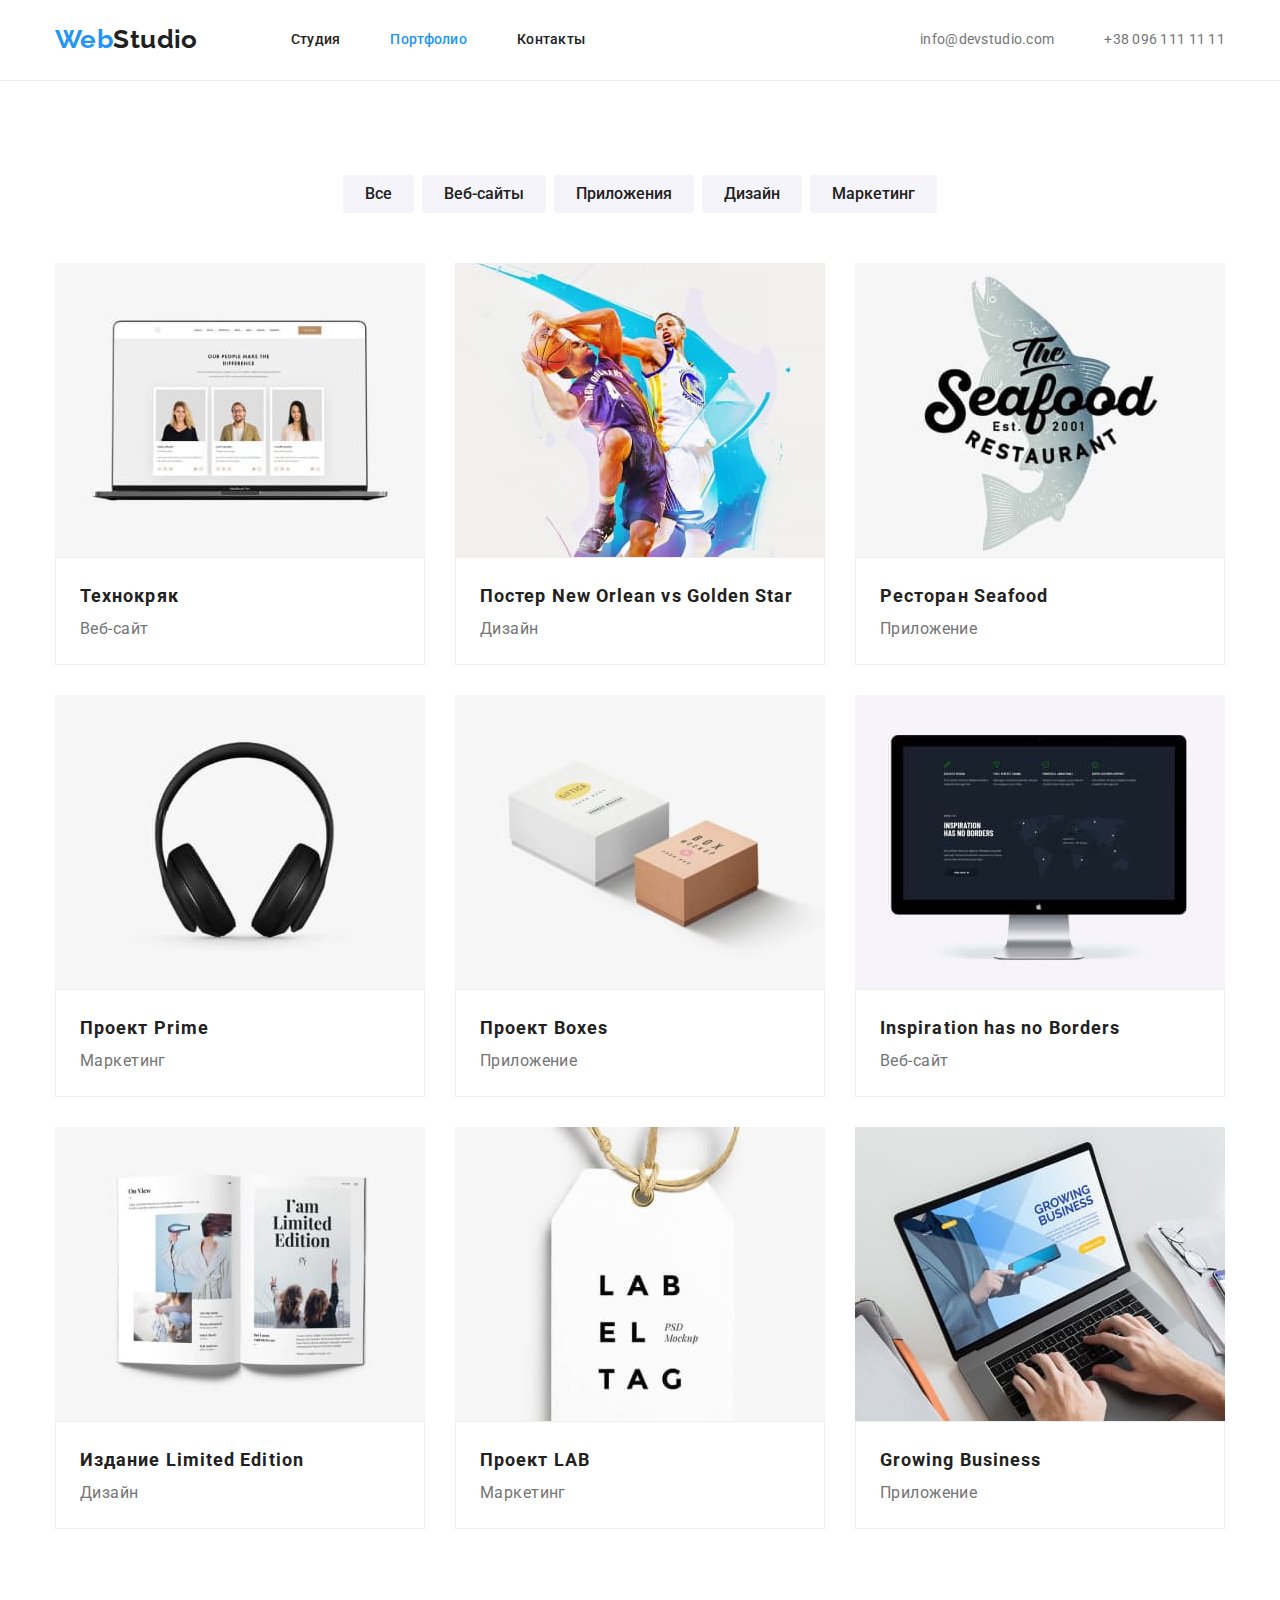
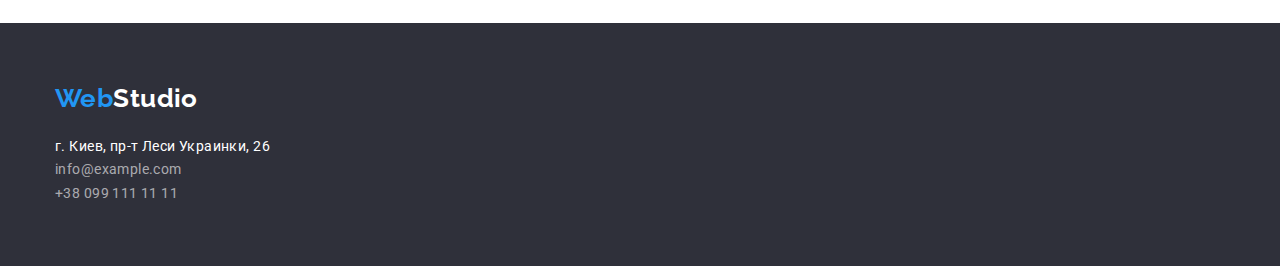
==== portfolio.html @ 02462c45 "transfer dz3" ====
<!DOCTYPE html>
<html lang="ru">
  <head>
    <meta charset="UTF-8" />
    <meta http-equiv="X-UA-Compatible" content="IE=edge" />
    <meta name="viewport" content="width=device-width, initial-scale=1.0" />

    <link rel="preconnect" href="https://fonts.googleapis.com" />
    <link rel="preconnect" href="https://fonts.gstatic.com" crossorigin />
    <link
      href="https://fonts.googleapis.com/css2?family=Raleway:wght@700&family=Roboto:wght@400;500;700;900&display=swap"
      rel="stylesheet"
    />
    <link
      rel="stylesheet"
      href="https://cdnjs.cloudflare.com/ajax/libs/modern-normalize/1.1.0/modern-normalize.min.css"
    />
    <link rel="stylesheet" href="./css/styles.css" />
    <title>Portfolio</title>
  </head>
  <body>
    <!--шапка навигация-->
    <header class="top-nav">
      <div class="container top-line">
        <nav class="top-line">
          <a class="company-logo" href="index.html">Web<span class="logo-black">Studio</span> </a>
          <ul class="site-nav">
            <li class="item">
              <a class="nav-link" href="./index.html">Студия</a>
            </li>
            <li class="item">
              <a class="nav-link current" href="./portfolio.html">Портфолио</a>
            </li>
            <li class="item">
              <a class="nav-link" href="">Контакты</a>
            </li>
          </ul>
        </nav>
        <ul class="nav-contacts">
          <li class="item">
            <a class="nav-contact" href="mailto:info@devstudio.com">info@devstudio.com</a>
          </li>
          <li class="item">
            <a class="nav-contact" href="tel:+380961111111">+38 096 111 11 11</a>
          </li>
        </ul>
      </div>
    </header>
    <!-- страница портфолио -->
    <main>
      <section class="section">
        <div class="container">
          <!-- h1 - скрытый заголовок -->
          <h1 class="visually-hidden">Портфолио студии</h1>

          <!-- фильтры -->
          <ul class="filter">
            <li class="item">
              <button class="filters-button" type="button">Все</button>
            </li>
            <li class="item">
              <button class="filters-button" type="button">Веб-сайты</button>
            </li>
            <li class="item">
              <button class="filters-button" type="button">Приложения</button>
            </li>
            <li class="item">
              <button class="filters-button" type="button">Дизайн</button>
            </li>
            <li class="item">
              <button class="filters-button" type="button">Маркетинг</button>
            </li>
          </ul>

          <!-- портфолио -->
          <ul class="portfolio-cards">
            <li class="portfolio-card">
              <a class="portfolio-link" href="">
                <div class="portfolio-photo">
                  <img src="./images/portfolio1.jpg" alt="ноутбук" width="370" height="294" />
                </div>
                <div class="portfolio-text">
                  <h2 class="portfolio-title">Технокряк</h2>
                  <p class="portfolio-filter">Веб-сайт</p>
                </div>
              </a>
            </li>
            <li class="portfolio-card">
              <a class="portfolio-link" href="">
                <div class="portfolio-photo">
                  <img src="./images/portfolio2.jpg" alt="баскетболисты" width="370" height="294" />
                </div>
                <div class="portfolio-text">
                  <h2 class="portfolio-title">Постер New Orlean vs Golden Star</h2>
                  <p class="portfolio-filter">Дизайн</p>
                </div>
              </a>
            </li>
            <li class="portfolio-card">
              <a class="portfolio-link" href="">
                <div class="portfolio-photo">
                  <img src="./images/portfolio3.jpg" alt="рыба" width="370" height="294" />
                </div>
                <div class="portfolio-text">
                  <h2 class="portfolio-title">Ресторан Seafood</h2>
                  <p class="portfolio-filter">Приложение</p>
                </div>
              </a>
            </li>
            <li class="portfolio-card">
              <a class="portfolio-link" href="">
                <div class="portfolio-photo">
                  <img src="./images/portfolio4.jpg" alt="наушники" width="370" height="294" />
                </div>
                <div class="portfolio-text">
                  <h2 class="portfolio-title">Проект Prime</h2>
                  <p class="portfolio-filter">Маркетинг</p>
                </div>
              </a>
            </li>
            <li class="portfolio-card">
              <a class="portfolio-link" href="">
                <div class="portfolio-photo">
                  <img src="./images/portfolio5.jpg" alt="коробки" width="370" height="294" />
                </div>
                <div class="portfolio-text">
                  <h2 class="portfolio-title">Проект Boxes</h2>
                  <p class="portfolio-filter">Приложение</p>
                </div>
              </a>
            </li>
            <li class="portfolio-card">
              <a class="portfolio-link" href="">
                <div class="portfolio-photo">
                  <img src="./images/portfolio6.jpg" alt="монитор пк" width="370" height="294" />
                </div>
                <div class="portfolio-text">
                  <h2 class="portfolio-title">Inspiration has no Borders</h2>
                  <p class="portfolio-filter">Веб-сайт</p>
                </div>
              </a>
            </li>
            <li class="portfolio-card">
              <a class="portfolio-link" href="">
                <div class="portfolio-photo">
                  <img src="./images/portfolio7.jpg" alt="книга" width="370" height="294" />
                </div>
                <div class="portfolio-text">
                  <h2 class="portfolio-title">Издание Limited Edition</h2>
                  <p class="portfolio-filter">Дизайн</p>
                </div>
              </a>
            </li>
            <li class="portfolio-card">
              <a class="portfolio-link" href="">
                <div class="portfolio-photo">
                  <img src="./images/portfolio8.jpg" alt="этикетка" width="370" height="294" />
                </div>
                <div class="portfolio-text">
                  <h2 class="portfolio-title">Проект LAB</h2>
                  <p class="portfolio-filter">Маркетинг</p>
                </div>
              </a>
            </li>
            <li class="portfolio-card">
              <a class="portfolio-link" href="">
                <div class="portfolio-photo">
                  <img
                    src="./images/portfolio9.jpg"
                    alt="ноутбук и руки"
                    width="370"
                    height="294"
                  />
                </div>
                <div class="portfolio-text">
                  <h2 class="portfolio-title">Growing Business</h2>
                  <p class="portfolio-filter">Приложение</p>
                </div>
              </a>
            </li>
          </ul>
        </div>
      </section>
    </main>
    <!--подвал-->
    <footer class="footer">
      <div class="container">
        <a class="logo-footer" href="index.html">Web<span class="logo-white">Studio</span></a>
        <address class="footer-address-section">
          <ul>
            <li class="footer-address footer-item">г. Киев, пр-т Леси Украинки, 26</li>
            <li>
              <a class="footer-contacts footer-item" href="mailto:info@example.com"
                >info@example.com</a
              >
            </li>
            <li>
              <a class="footer-contacts footer-item" href="tel:+380991111111">+38 099 111 11 11</a>
            </li>
          </ul>
        </address>
      </div>
    </footer>
  </body>
</html>
---- css/styles.css ----
:root {
    --primary-color: #757575;
    --secondary-color: #ffffff;
    --secondary-color-trnsp: #ffffff99;
    --accent-color: #2196f3;
    --title-color: #212121;
    --background-color-main: #ffffff;
    --background-color-dark: #2f303a;
    --background-color-light: #f5f4fa;
}

body {
    color: var(--primary-color);
    background-color: var(--background-color-main);

    font-family: Roboto, sans-serif;
    font-size: 14px;
    line-height: 1.71;
    letter-spacing: 0.03em;
}

h1,
h2,
h3,
p {
    margin:0;
}

ul {
    list-style:none;
    margin:0;
    padding:0;
}

img {
    display:block;
    max-width: 100%;
    height: auto;
}

a{
    text-decoration: none;
}

.container {
    margin-left: auto;
    margin-right: auto;
   width: 1200px;
   padding-left: 15px;
   padding-right: 15px;
}

.section{
    padding-top: 94px;
    padding-bottom: 94px;
  }


/*хедер навигация */
.top-nav {
    border-bottom: 1px solid #ECECEC;
}

.top-line{
    display: flex;
    align-items: center;

}

.site-nav,
.nav-contacts{
    display:flex;
   }

   .site-nav > .item:not(:last-child){
    margin-right: 50px;
}

.nav-link {
    display: block;
    padding-top:32px;
    padding-bottom: 32px;
    color: var(--title-color);
    text-decoration: none;

    font-weight: 500;
    line-height: 1.14;
    letter-spacing: 0.02em;
    
}
.nav-link:hover,
.nav-link:focus {
    color: var(--accent-color);
}
.nav-link.current{
    color: var(--accent-color);
}

.nav-contacts{
  margin-left: auto; 
}
.nav-contacts .item + .item{
    margin-left: 50px;
}

.company-logo {
    margin-right: 93px;
    color: var(--accent-color);
    text-decoration: none;

    font-family: Raleway, sans-serif;
    font-weight: 700;
    font-size: 26px;
    line-height: 1.2;
}
.logo-black {
    color: var(--title-color);
}
.nav-contact {
    color: var(--primary-color)
    
    font-weight: 500;
    line-height: 1.14;
    letter-spacing: 0.02em;
}

.nav-contact:hover,
.nav-contact:focus {
    color: var(--accent-color);
}


/* index блок заголовка */
.main-header {
   padding-top:200px;
   padding-bottom:200px;
   
    background-color: var(--background-color-dark);
    text-align: center;
}
.header-title {
    color: var(--secondary-color);

    font-weight: 900;
    font-size: 44px;
    line-height: 1.36;
   
    letter-spacing: 0.06em;
    text-transform: uppercase;
}

.header-button {
   margin-top:30px;
   padding: 10px 32px; 
   
   border:0px;
   border-radius: 4px;
    
    min-width: 200px;
    text-align: center;
    background-color: var(--accent-color);
    color: var(--secondary-color);
    cursor: pointer;

    font-weight: 700;
    font-size: 16px;
    line-height: 1.87;
    letter-spacing: 0.06em;
    box-shadow: 0px 4px 4px rgba(0, 0, 0, 0.15);
}

.header-button:hover,
.header-button:focus {
    background-color: #188ce8;
}


/* index особенности */

.visually-hidden{
    position: absolute;
    clip: rect(0 0 0 0);
    width: 1px;
    height: 1px;
    margin: -1px;
  }  

.features-header {
     margin-bottom:10px;
    color: var(--title-color);

    font-weight: 700;
    line-height: 1.14;
    text-transform: uppercase;
}

.features-list {
  display:flex;
}

.features:not(:last-child){
    margin-right: 30px;
}

.header-activities,
.header-team {
    color: var(--title-color);
    font-weight: 700;
    font-size: 36px;
    line-height: 1.16;
    text-align: center;
}

/* Activities */
.activities{
    padding-top:0px; 
}
.activities-photos{
    display:flex;
    justify-content: space-between;
    margin-top:50px;
}

/* index наша команда */

.team {
    background-color: var(--background-color-light);
}

.team-cards{
    display: flex;
    justify-content: space-between;
    margin-top: 50px;
} 

.team-card {
    background-color: var(--background-color-main);
border-radius: 0px 0px 4px 4px;
box-shadow: 0px 1px 3px rgba(0, 0, 0, 0.12), 0px 1px 1px rgba(0, 0, 0, 0.14), 0px 2px 1px rgba(0, 0, 0, 0.2);
}

.team-wrapper{
    padding-top: 30px;
    padding-bottom: 30px;
}
.team-name {
    color: var(--title-color);

    font-weight: 500;
    font-size: 16px;
    line-height: 1.19;
    text-align: center;
    margin-bottom:10px;
}

.team-profession {
    font-size: 16px;
    line-height: 1.19;
    text-align: center;
}
/* футер */

.footer {
    background-color: var(--background-color-dark);
    padding-top:60px;
    padding-bottom:60px;
}

.logo-footer {
    color: var(--accent-color);
    text-decoration: none;

    font-family: Raleway, sans-serif;
    font-weight: 700;
    font-size: 26px;
    line-height: 1.2;
}
.logo-white {
    color: var(--secondary-color);
}
.footer-address-section {
    font-style: normal;
    margin-top:20px;
}

.footer-address {
    color: var(--secondary-color);
   }
.footer-contacts {
    color: var(--secondary-color-trnsp);
    text-decoration: none;
    margin-top: 9px;
   }

.footer-contacts:hover,
.footer-contacts:focus {
    color: var(--accent-color);
}
/* портфолио фильтры */

.filter{
    display:flex;
    justify-content: center;
    margin-bottom: 50px;
}

.filter .item + .item {
    margin-left: 8px;
}
.filters-button {
    
    padding:6px 22px;
    color: var(--title-color);
    background-color: var(--background-color-light);
    cursor: pointer;
    border: 0px;
    border-radius: 4px;

    font-family: inherit;
    font-weight: 500;
    font-size: 16px;
    line-height: 1.62;
    text-align: center;
}
.filters-button:active,
.filters-button:hover,
.filters-button:focus {
    color: var(--secondary-color);
    background-color: var(--accent-color);
    box-shadow: 0px 3px 1px rgba(0, 0, 0, 0.1), 0px 1px 2px rgba(0, 0, 0, 0.08), 0px 2px 2px rgba(0, 0, 0, 0.12);
}

/* портфолио проекты */

.portfolio-cards{
    display:flex;
    flex-wrap: wrap;
   
    margin-left: -30px;
    margin-top: -30px;
}

.portfolio-card{
    margin-left: 30px;
    margin-top: 30px;
}

.portfolio-text {
    padding:20px 24px;
    border: 1px solid #EEEEEE;
}

.portfolio-link {
    text-decoration: none;
    display:block;
}
.portfolio-title {
    margin:0px;
     
    color: var(--title-color);

    font-weight: 700;
    font-size: 18px;
    line-height: 2;
    letter-spacing: 0.06em;
}

.portfolio-filter {
    margin:0px;
    color: var(--primary-color);

    font-size: 16px;
    line-height: 1.87;
}
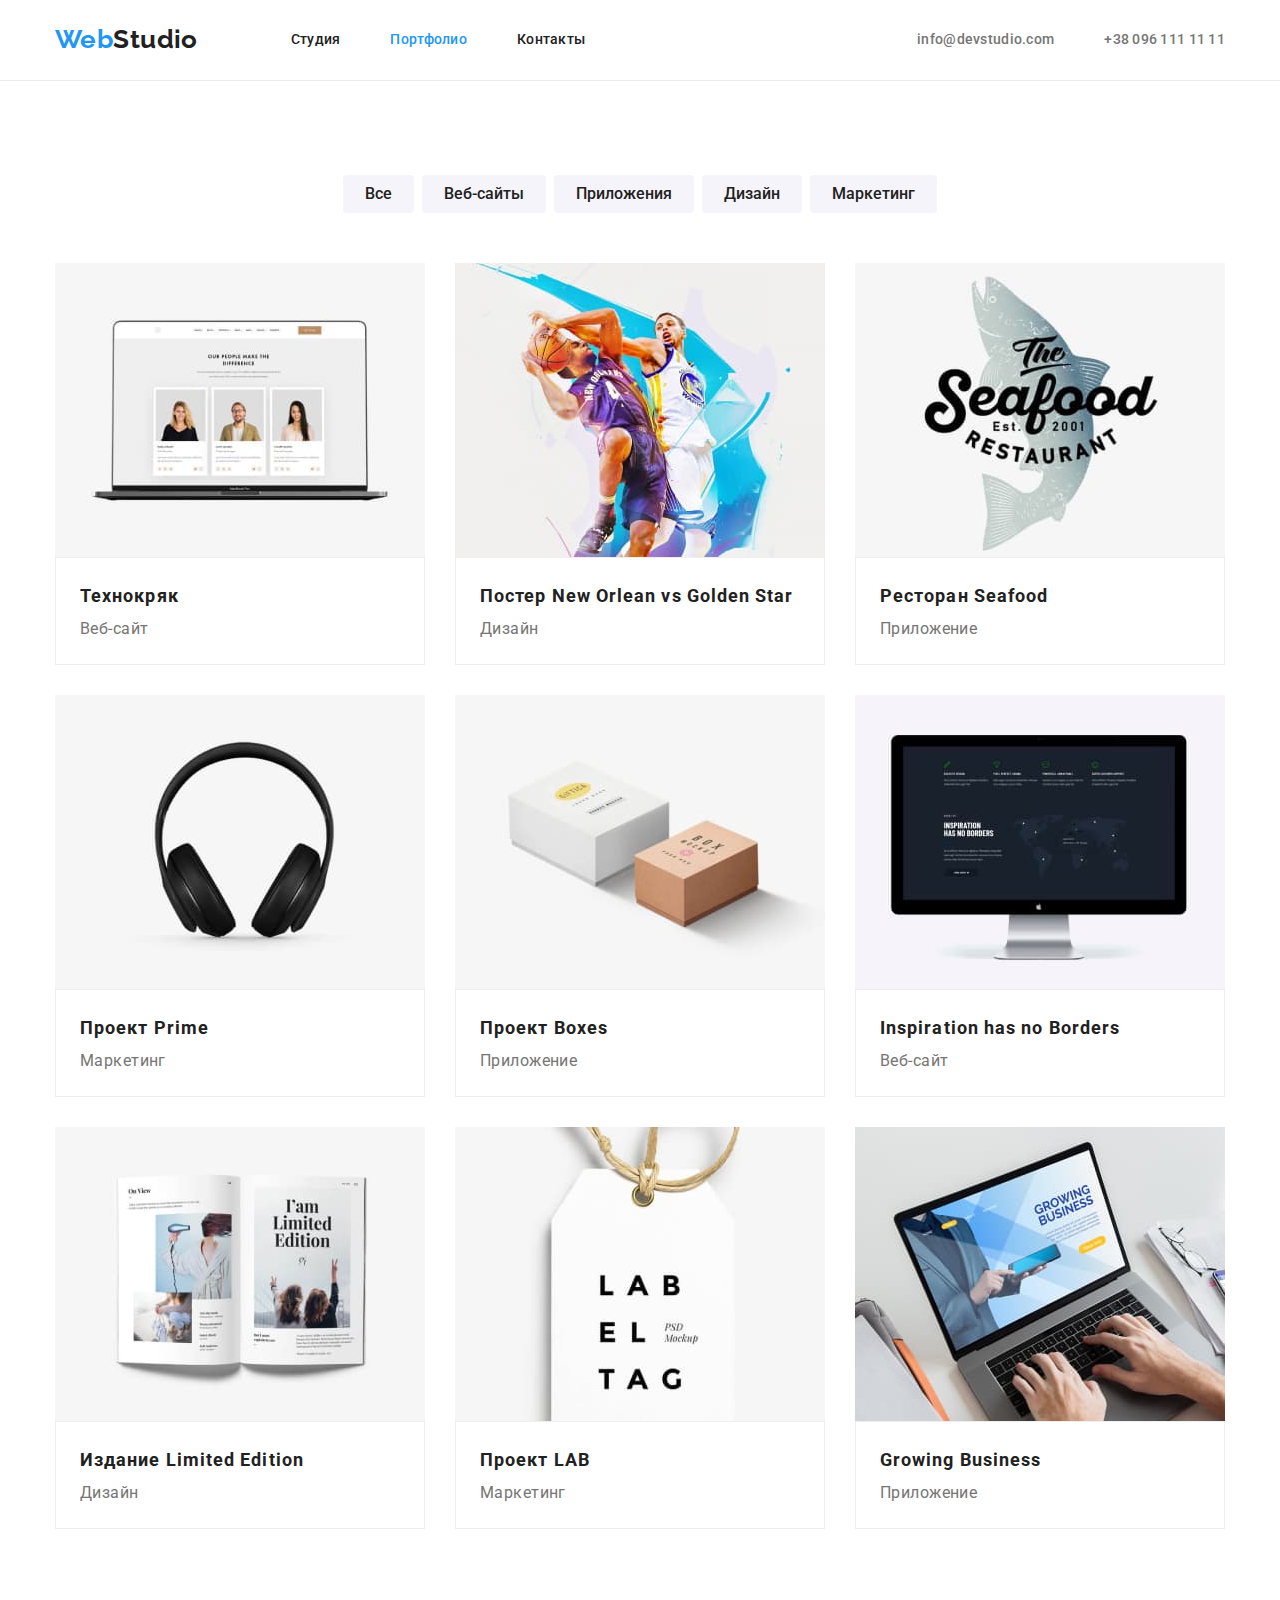
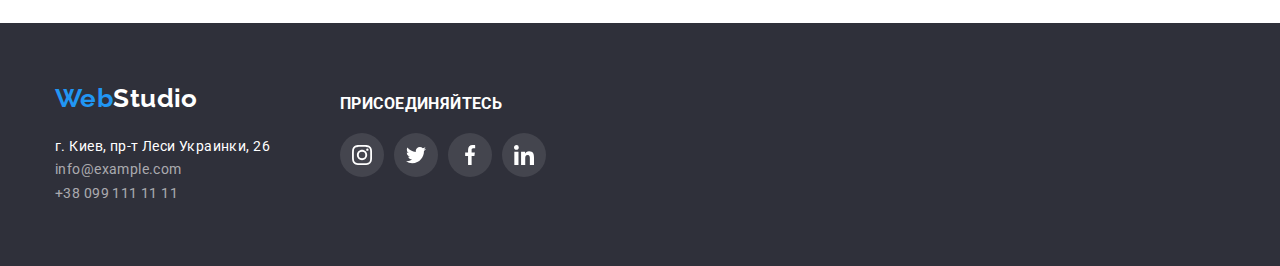
==== commit d1aa8e95: "footer" ====
--- a/portfolio.html
+++ b/portfolio.html
@@ -184,21 +184,57 @@
     </main>
     <!--подвал-->
     <footer class="footer">
-      <div class="container">
-        <a class="logo-footer" href="index.html">Web<span class="logo-white">Studio</span></a>
-        <address class="footer-address-section">
-          <ul>
-            <li class="footer-address footer-item">г. Киев, пр-т Леси Украинки, 26</li>
-            <li>
-              <a class="footer-contacts footer-item" href="mailto:info@example.com"
-                >info@example.com</a
-              >
-            </li>
-            <li>
-              <a class="footer-contacts footer-item" href="tel:+380991111111">+38 099 111 11 11</a>
-            </li>
-          </ul>
-        </address>
+      <div class="container footer-box">
+        <div class="footer-contacts">
+          <a class="logo-footer" href="index.html">Web<span class="logo-white">Studio</span></a>
+          <address class="footer-address-section">
+            <ul>
+              <li class="footer-address">г. Киев, пр-т Леси Украинки, 26</li>
+              <li>
+                <a class="footer-item" href="mailto:info@example.com">info@example.com</a>
+              </li>
+              <li>
+                <a class="footer-item" href="tel:+380991111111">+38 099 111 11 11</a>
+              </li>
+            </ul>
+          </address>
+        </div>
+        <div class="footer-social">
+          <h3 class="uppercase-header social-header">Присоединяйтесь</h3>
+          <ul class="social-links footer-links">
+            <li>
+              <a class="link-footer link-icon" href="">
+                <svg class="social-icons">
+                  <use href="./images/symbol-defs.svg#icon-instagram"></use>
+                </svg>
+              </a>
+            </li>
+
+            <li>
+              <a class="link-footer link-icon" href="">
+                <svg class="social-icons">
+                  <use href="./images/symbol-defs.svg#icon-twitter"></use>
+                </svg>
+              </a>
+            </li>
+
+            <li>
+              <a class="link-footer link-icon" href="">
+                <svg class="social-icons">
+                  <use href="./images/symbol-defs.svg#icon-facebook"></use>
+                </svg>
+              </a>
+            </li>
+
+            <li>
+              <a class="link-footer link-icon" href="">
+                <svg class="social-icons">
+                  <use href="./images/symbol-defs.svg#icon-linkedin"></use>
+                </svg>
+              </a>
+            </li>
+          </ul>
+        </div>
       </div>
     </footer>
   </body>
--- a/css/styles.css
+++ b/css/styles.css
@@ -1,375 +1,481 @@
 :root {
-    --primary-color: #757575;
-    --secondary-color: #ffffff;
-    --secondary-color-trnsp: #ffffff99;
-    --accent-color: #2196f3;
-    --title-color: #212121;
-    --background-color-main: #ffffff;
-    --background-color-dark: #2f303a;
-    --background-color-light: #f5f4fa;
+  --primary-color: #757575;
+  --secondary-color: #ffffff;
+  --secondary-color-trnsp: #ffffff99;
+  --accent-color: #2196f3;
+  --title-color: #212121;
+  --background-color-dark: #2f303a;
+  --background-color-light: #f5f4fa;
+  --icon-color: #afb1b8;
 }
 
 body {
-    color: var(--primary-color);
-    background-color: var(--background-color-main);
-
-    font-family: Roboto, sans-serif;
-    font-size: 14px;
-    line-height: 1.71;
-    letter-spacing: 0.03em;
+  color: var(--primary-color);
+  background-color: var(--secondary-color);
+
+  font-family: Roboto, sans-serif;
+  font-size: 14px;
+  line-height: 1.71;
+  letter-spacing: 0.03em;
 }
 
 h1,
 h2,
 h3,
 p {
-    margin:0;
+  margin: 0;
 }
 
 ul {
-    list-style:none;
-    margin:0;
-    padding:0;
+  list-style: none;
+  margin: 0;
+  padding: 0;
 }
 
 img {
-    display:block;
-    max-width: 100%;
-    height: auto;
-}
-
-a{
-    text-decoration: none;
+  display: block;
+  max-width: 100%;
+  height: auto;
+}
+
+a {
+  text-decoration: none;
 }
 
 .container {
-    margin-left: auto;
-    margin-right: auto;
-   width: 1200px;
-   padding-left: 15px;
-   padding-right: 15px;
-}
-
-.section{
-    padding-top: 94px;
-    padding-bottom: 94px;
-  }
-
+  margin-left: auto;
+  margin-right: auto;
+  width: 1200px;
+  padding-left: 15px;
+  padding-right: 15px;
+}
+
+.section {
+  padding-top: 94px;
+  padding-bottom: 94px;
+}
 
 /*хедер навигация */
 .top-nav {
-    border-bottom: 1px solid #ECECEC;
-}
-
-.top-line{
-    display: flex;
-    align-items: center;
-
+  border-bottom: 1px solid #ececec;
+}
+
+.top-line {
+  display: flex;
+  align-items: center;
 }
 
 .site-nav,
-.nav-contacts{
-    display:flex;
-   }
-
-   .site-nav > .item:not(:last-child){
-    margin-right: 50px;
+.nav-contacts {
+  display: flex;
+}
+
+.site-nav > .item:not(:last-child) {
+  margin-right: 50px;
 }
 
 .nav-link {
-    display: block;
-    padding-top:32px;
-    padding-bottom: 32px;
-    color: var(--title-color);
-    text-decoration: none;
-
-    font-weight: 500;
-    line-height: 1.14;
-    letter-spacing: 0.02em;
-    
+  display: block;
+  padding-top: 32px;
+  padding-bottom: 32px;
+  color: var(--title-color);
+  text-decoration: none;
+
+  font-weight: 500;
+  line-height: 1.14;
+  letter-spacing: 0.02em;
 }
 .nav-link:hover,
 .nav-link:focus {
-    color: var(--accent-color);
-}
-.nav-link.current{
-    color: var(--accent-color);
-}
-
-.nav-contacts{
-  margin-left: auto; 
-}
-.nav-contacts .item + .item{
-    margin-left: 50px;
+  color: var(--accent-color);
+}
+.nav-link.current {
+  color: var(--accent-color);
+}
+
+.nav-contacts {
+  margin-left: auto;
+}
+.nav-contacts .item + .item {
+  margin-left: 50px;
+}
+
+.nav-icon {
+  margin-right: 10px;
+  fill: var(--primary-color);
+}
+
+.nav-contact:hover .nav-icon,
+.nav-contact:focus .nav-icon {
+  fill: var(--accent-color);
 }
 
 .company-logo {
-    margin-right: 93px;
-    color: var(--accent-color);
-    text-decoration: none;
-
-    font-family: Raleway, sans-serif;
-    font-weight: 700;
-    font-size: 26px;
-    line-height: 1.2;
+  margin-right: 93px;
+  color: var(--accent-color);
+  text-decoration: none;
+
+  font-family: Raleway, sans-serif;
+  font-weight: 700;
+  font-size: 26px;
+  line-height: 1.2;
 }
 .logo-black {
-    color: var(--title-color);
+  color: var(--title-color);
 }
 .nav-contact {
-    color: var(--primary-color)
-    
-    font-weight: 500;
-    line-height: 1.14;
-    letter-spacing: 0.02em;
+  display: flex;
+  align-items: center;
+
+  color: var(--primary-color);
+
+  font-weight: 500;
+  line-height: 1.14;
+  letter-spacing: 0.02em;
 }
 
 .nav-contact:hover,
 .nav-contact:focus {
-    color: var(--accent-color);
-}
-
+  color: var(--accent-color);
+}
 
 /* index блок заголовка */
 .main-header {
-   padding-top:200px;
-   padding-bottom:200px;
-   
-    background-color: var(--background-color-dark);
-    text-align: center;
+  max-width: 1600px;
+  height: 600px;
+  margin-left: auto;
+  margin-right: auto;
+  padding-top: 200px;
+  padding-bottom: 200px;
+
+  background-color: var(--background-color-dark);
+  text-align: center;
+
+  background-image: linear-gradient(to right, rgba(47, 48, 58, 0.4), rgba(47, 48, 58, 0.4)),
+    url('../images/hero_background.jpg');
+  background-size: cover;
+  background-repeat: no-repeat;
 }
 .header-title {
-    color: var(--secondary-color);
-
-    font-weight: 900;
-    font-size: 44px;
-    line-height: 1.36;
-   
-    letter-spacing: 0.06em;
-    text-transform: uppercase;
+  color: var(--secondary-color);
+
+  font-weight: 900;
+  font-size: 44px;
+  line-height: 1.36;
+
+  letter-spacing: 0.06em;
+  text-transform: uppercase;
 }
 
 .header-button {
-   margin-top:30px;
-   padding: 10px 32px; 
-   
-   border:0px;
-   border-radius: 4px;
-    
-    min-width: 200px;
-    text-align: center;
-    background-color: var(--accent-color);
-    color: var(--secondary-color);
-    cursor: pointer;
-
-    font-weight: 700;
-    font-size: 16px;
-    line-height: 1.87;
-    letter-spacing: 0.06em;
-    box-shadow: 0px 4px 4px rgba(0, 0, 0, 0.15);
+  margin-top: 30px;
+  padding: 10px 32px;
+
+  border: 0px;
+  border-radius: 4px;
+
+  min-width: 200px;
+  text-align: center;
+  background-color: var(--accent-color);
+  color: var(--secondary-color);
+  cursor: pointer;
+
+  font-weight: 700;
+  font-size: 16px;
+  line-height: 1.87;
+  letter-spacing: 0.06em;
+  box-shadow: 0px 4px 4px rgba(0, 0, 0, 0.15);
 }
 
 .header-button:hover,
 .header-button:focus {
-    background-color: #188ce8;
-}
-
+  background-color: #188ce8;
+}
 
 /* index особенности */
 
-.visually-hidden{
-    position: absolute;
-    clip: rect(0 0 0 0);
-    width: 1px;
-    height: 1px;
-    margin: -1px;
-  }  
-
-.features-header {
-     margin-bottom:10px;
-    color: var(--title-color);
-
-    font-weight: 700;
-    line-height: 1.14;
-    text-transform: uppercase;
+.visually-hidden {
+  position: absolute;
+  clip: rect(0 0 0 0);
+  width: 1px;
+  height: 1px;
+  margin: -1px;
+}
+
+.uppercase-header {
+  margin-bottom: 10px;
+  color: var(--title-color);
+
+  font-weight: 700;
+  line-height: 1.14;
+  text-transform: uppercase;
 }
 
 .features-list {
-  display:flex;
-}
-
-.features:not(:last-child){
-    margin-right: 30px;
+  display: flex;
+}
+
+.features:not(:last-child) {
+  margin-right: 30px;
 }
 
 .header-activities,
-.header-team {
-    color: var(--title-color);
-    font-weight: 700;
-    font-size: 36px;
-    line-height: 1.16;
-    text-align: center;
+.header-team,
+.header-clients {
+  color: var(--title-color);
+  font-weight: 700;
+  font-size: 36px;
+  line-height: 1.16;
+  text-align: center;
+}
+
+.feature-picture {
+  width: 270px;
+  height: 120px;
+  margin-bottom: 30px;
+  background-color: var(--background-color-light);
+  display: flex;
+  justify-content: center;
+  align-items: center;
+  border-radius: 4px;
 }
 
 /* Activities */
-.activities{
-    padding-top:0px; 
-}
-.activities-photos{
-    display:flex;
-    justify-content: space-between;
-    margin-top:50px;
+.activities {
+  padding-top: 0px;
+}
+.activities-photos {
+  display: flex;
+  justify-content: space-between;
+  margin-top: 50px;
 }
 
 /* index наша команда */
 
 .team {
-    background-color: var(--background-color-light);
-}
-
-.team-cards{
-    display: flex;
-    justify-content: space-between;
-    margin-top: 50px;
-} 
+  background-color: var(--background-color-light);
+}
+
+.team-cards {
+  display: flex;
+  justify-content: space-between;
+  margin-top: 50px;
+}
 
 .team-card {
-    background-color: var(--background-color-main);
-border-radius: 0px 0px 4px 4px;
-box-shadow: 0px 1px 3px rgba(0, 0, 0, 0.12), 0px 1px 1px rgba(0, 0, 0, 0.14), 0px 2px 1px rgba(0, 0, 0, 0.2);
-}
-
-.team-wrapper{
-    padding-top: 30px;
-    padding-bottom: 30px;
+  background-color: var(--secondary-color);
+  border-radius: 0px 0px 4px 4px;
+  box-shadow: 0px 1px 3px rgba(0, 0, 0, 0.12), 0px 1px 1px rgba(0, 0, 0, 0.14),
+    0px 2px 1px rgba(0, 0, 0, 0.2);
+}
+
+.team-wrapper {
+  padding-top: 30px;
+  padding-bottom: 30px;
 }
 .team-name {
-    color: var(--title-color);
-
-    font-weight: 500;
-    font-size: 16px;
-    line-height: 1.19;
-    text-align: center;
-    margin-bottom:10px;
+  color: var(--title-color);
+
+  font-weight: 500;
+  font-size: 16px;
+  line-height: 1.19;
+  text-align: center;
+  margin-bottom: 10px;
 }
 
 .team-profession {
-    font-size: 16px;
-    line-height: 1.19;
-    text-align: center;
-}
+  font-size: 16px;
+  line-height: 1.19;
+  text-align: center;
+}
+.social-links {
+  width: 206px;
+  display: inline-flex;
+  justify-content: space-between;
+  margin: 16px 32px 0 32px;
+}
+
+.link-icon {
+  width: 44px;
+  height: 44px;
+  border-radius: 50%;
+  display: flex;
+  justify-content: center;
+  align-items: center;
+  fill: var(--icon-color);
+}
+.social-icons {
+  width: 20px;
+  height: 20px;
+}
+
+.link-icon:hover,
+.link-icon:focus {
+  fill: var(--secondary-color);
+  background-color: var(--accent-color);
+}
+/* клиенты */
+
+.clients-links {
+  margin-top: 50px;
+  display: flex;
+  justify-content: space-between;
+}
+
+.client-link {
+  display: inline-flex;
+  justify-content: center;
+  align-items: center;
+
+  width: 170px;
+  height: 92px;
+  border: 1px solid var(--icon-color);
+  border-radius: 4px;
+
+  fill: var(--icon-color);
+}
+
+.client-link:hover,
+.client-link:focus {
+  fill: var(--accent-color);
+  border: 1px solid var(--accent-color);
+}
+.client-icon {
+  width: 106px;
+  height: 60px;
+}
+
 /* футер */
 
 .footer {
-    background-color: var(--background-color-dark);
-    padding-top:60px;
-    padding-bottom:60px;
-}
-
+  background-color: var(--background-color-dark);
+  padding-top: 60px;
+  padding-bottom: 60px;
+}
+.footer-box {
+  display: flex;
+}
 .logo-footer {
-    color: var(--accent-color);
-    text-decoration: none;
-
-    font-family: Raleway, sans-serif;
-    font-weight: 700;
-    font-size: 26px;
-    line-height: 1.2;
+  color: var(--accent-color);
+  text-decoration: none;
+
+  font-family: Raleway, sans-serif;
+  font-weight: 700;
+  font-size: 26px;
+  line-height: 1.2;
 }
 .logo-white {
-    color: var(--secondary-color);
+  color: var(--secondary-color);
 }
 .footer-address-section {
-    font-style: normal;
-    margin-top:20px;
+  font-style: normal;
+  margin-top: 20px;
+  margin-right: 70px;
 }
 
 .footer-address {
-    color: var(--secondary-color);
-   }
-.footer-contacts {
-    color: var(--secondary-color-trnsp);
-    text-decoration: none;
-    margin-top: 9px;
-   }
-
-.footer-contacts:hover,
-.footer-contacts:focus {
-    color: var(--accent-color);
-}
+  color: var(--secondary-color);
+}
+.footer-item {
+  color: var(--secondary-color-trnsp);
+  text-decoration: none;
+  margin-top: 9px;
+}
+
+.footer-item:hover,
+.footer-item:focus {
+  color: var(--accent-color);
+}
+
+.social-header {
+  margin-top: 12px;
+  margin-bottom: 0;
+  color: var(--secondary-color);
+}
+.footer-links {
+  margin-top: 20px;
+  margin-left: 0;
+  margin-right: 0;
+}
+
+.link-footer {
+  background-color: rgba(255, 255, 255, 0.1);
+  fill: var(--secondary-color);
+}
+
 /* портфолио фильтры */
 
-.filter{
-    display:flex;
-    justify-content: center;
-    margin-bottom: 50px;
+.filter {
+  display: flex;
+  justify-content: center;
+  margin-bottom: 50px;
 }
 
 .filter .item + .item {
-    margin-left: 8px;
+  margin-left: 8px;
 }
 .filters-button {
-    
-    padding:6px 22px;
-    color: var(--title-color);
-    background-color: var(--background-color-light);
-    cursor: pointer;
-    border: 0px;
-    border-radius: 4px;
-
-    font-family: inherit;
-    font-weight: 500;
-    font-size: 16px;
-    line-height: 1.62;
-    text-align: center;
+  padding: 6px 22px;
+  color: var(--title-color);
+  background-color: var(--background-color-light);
+  cursor: pointer;
+  border: 0px;
+  border-radius: 4px;
+
+  font-family: inherit;
+  font-weight: 500;
+  font-size: 16px;
+  line-height: 1.62;
+  text-align: center;
 }
 .filters-button:active,
 .filters-button:hover,
 .filters-button:focus {
-    color: var(--secondary-color);
-    background-color: var(--accent-color);
-    box-shadow: 0px 3px 1px rgba(0, 0, 0, 0.1), 0px 1px 2px rgba(0, 0, 0, 0.08), 0px 2px 2px rgba(0, 0, 0, 0.12);
+  color: var(--secondary-color);
+  background-color: var(--accent-color);
+  box-shadow: 0px 3px 1px rgba(0, 0, 0, 0.1), 0px 1px 2px rgba(0, 0, 0, 0.08),
+    0px 2px 2px rgba(0, 0, 0, 0.12);
 }
 
 /* портфолио проекты */
 
-.portfolio-cards{
-    display:flex;
-    flex-wrap: wrap;
-   
-    margin-left: -30px;
-    margin-top: -30px;
-}
-
-.portfolio-card{
-    margin-left: 30px;
-    margin-top: 30px;
+.portfolio-cards {
+  display: flex;
+  flex-wrap: wrap;
+
+  margin-left: -30px;
+  margin-top: -30px;
+}
+
+.portfolio-card {
+  margin-left: 30px;
+  margin-top: 30px;
 }
 
 .portfolio-text {
-    padding:20px 24px;
-    border: 1px solid #EEEEEE;
+  padding: 20px 24px;
+  border: 1px solid #eeeeee;
 }
 
 .portfolio-link {
-    text-decoration: none;
-    display:block;
+  text-decoration: none;
+  display: block;
 }
 .portfolio-title {
-    margin:0px;
-     
-    color: var(--title-color);
-
-    font-weight: 700;
-    font-size: 18px;
-    line-height: 2;
-    letter-spacing: 0.06em;
+  margin: 0px;
+
+  color: var(--title-color);
+
+  font-weight: 700;
+  font-size: 18px;
+  line-height: 2;
+  letter-spacing: 0.06em;
 }
 
 .portfolio-filter {
-    margin:0px;
-    color: var(--primary-color);
-
-    font-size: 16px;
-    line-height: 1.87;
-}
-
+  margin: 0px;
+  color: var(--primary-color);
+
+  font-size: 16px;
+  line-height: 1.87;
+}
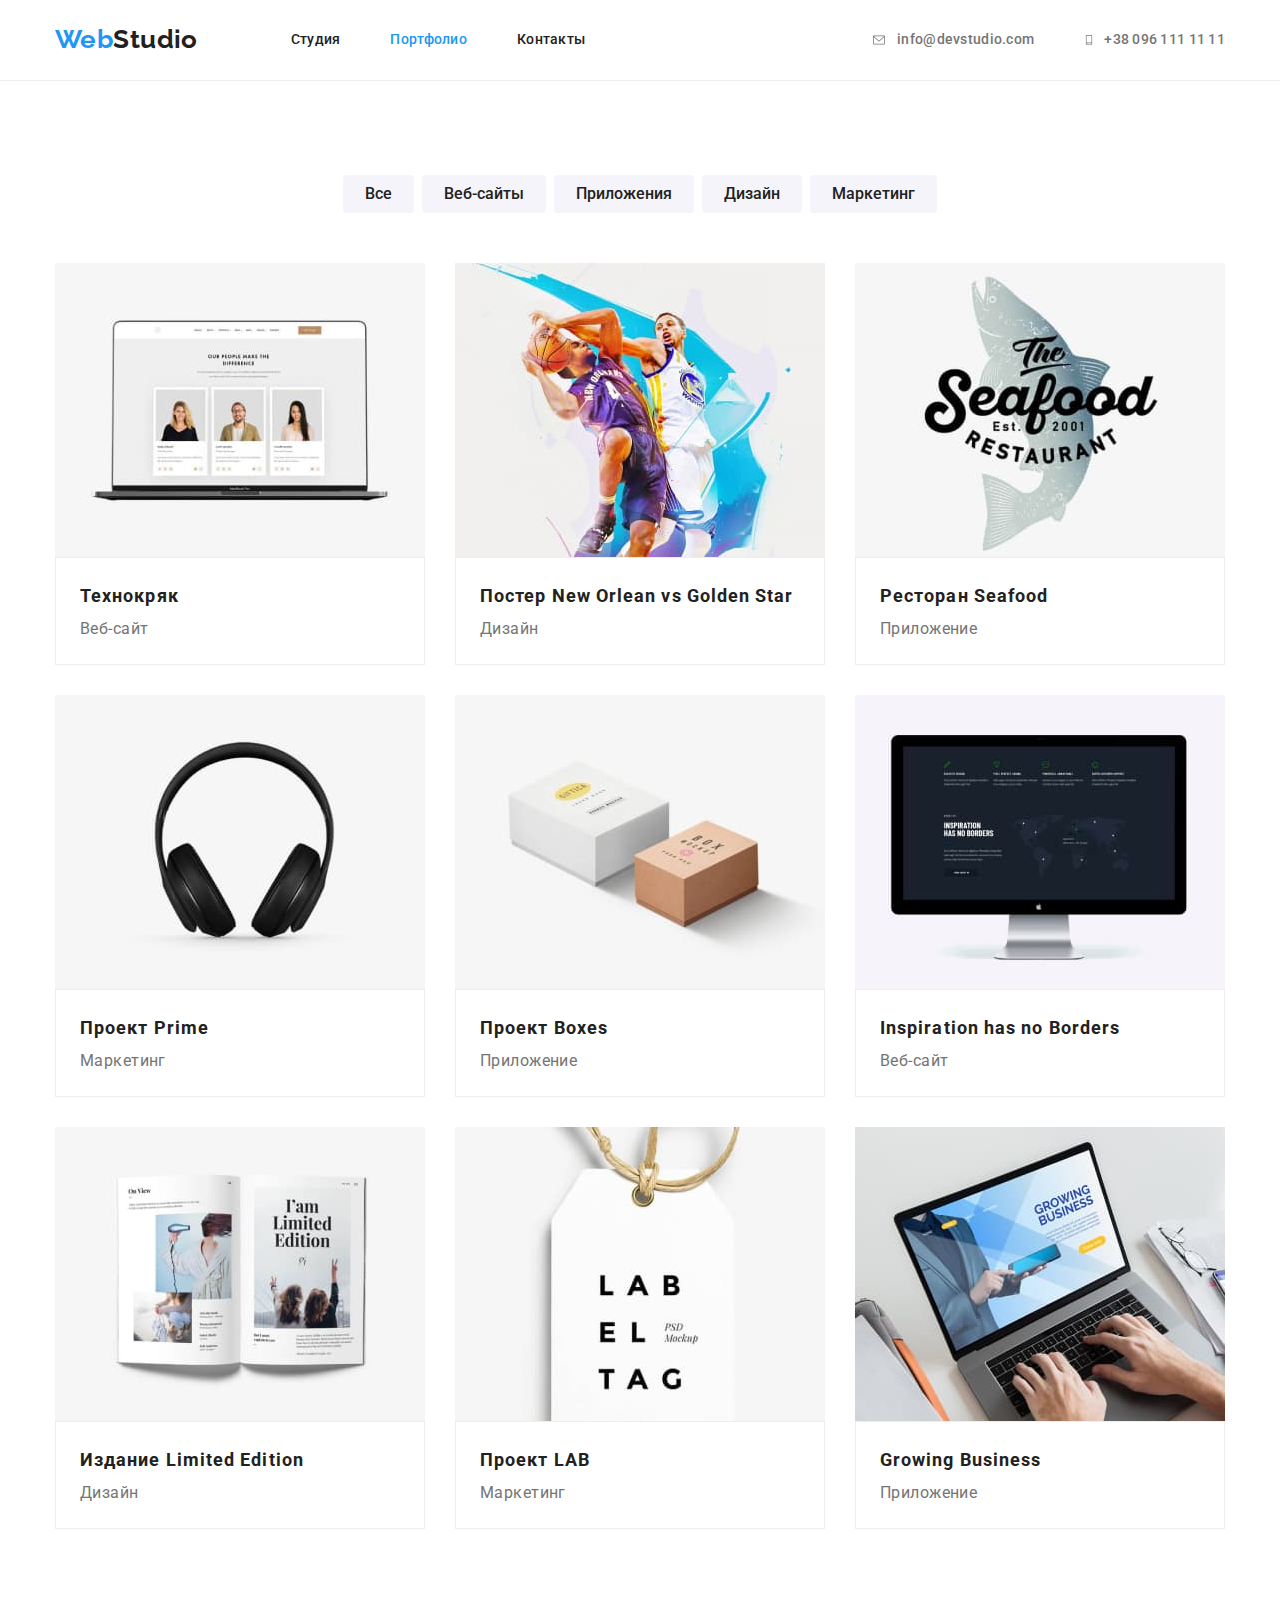
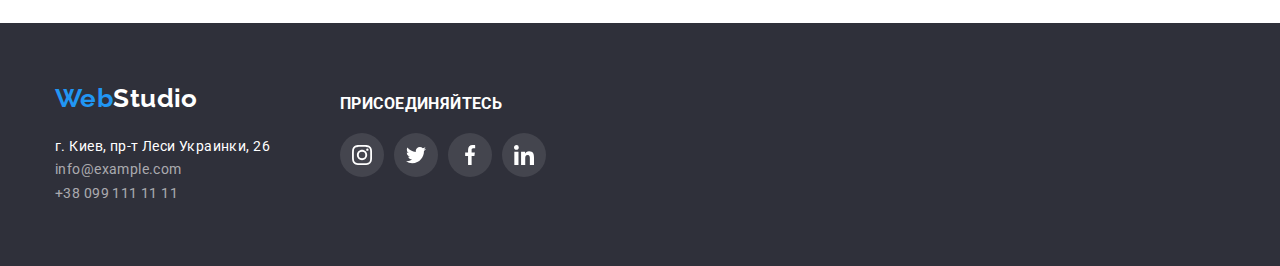
==== commit ea88a958: "portfoio hover focus" ====
--- a/portfolio.html
+++ b/portfolio.html
@@ -38,10 +38,20 @@
         </nav>
         <ul class="nav-contacts">
           <li class="item">
-            <a class="nav-contact" href="mailto:info@devstudio.com">info@devstudio.com</a>
+            <a class="nav-contact" href="mailto:info@devstudio.com">
+              <svg class="nav-icon" width="16" height="12">
+                <use href="./images/symbol-defs.svg#icon-envelope"></use>
+              </svg>
+              info@devstudio.com</a
+            >
           </li>
           <li class="item">
-            <a class="nav-contact" href="tel:+380961111111">+38 096 111 11 11</a>
+            <a class="nav-contact" href="tel:+380961111111">
+              <svg class="nav-icon" width="10" height="16">
+                <use href="./images/symbol-defs.svg#icon-smartphone"></use>
+              </svg>
+              +38 096 111 11 11</a
+            >
           </li>
         </ul>
       </div>
--- a/css/styles.css
+++ b/css/styles.css
@@ -461,6 +461,12 @@
   text-decoration: none;
   display: block;
 }
+
+.portfolio-link:hover,
+.portfolio-link:focus {
+  box-shadow: 0px 1px 1px rgba(0, 0, 0, 0.12), 0px 4px 4px rgba(0, 0, 0, 0.06),
+    1px 4px 6px rgba(0, 0, 0, 0.16);
+}
 .portfolio-title {
   margin: 0px;
 
